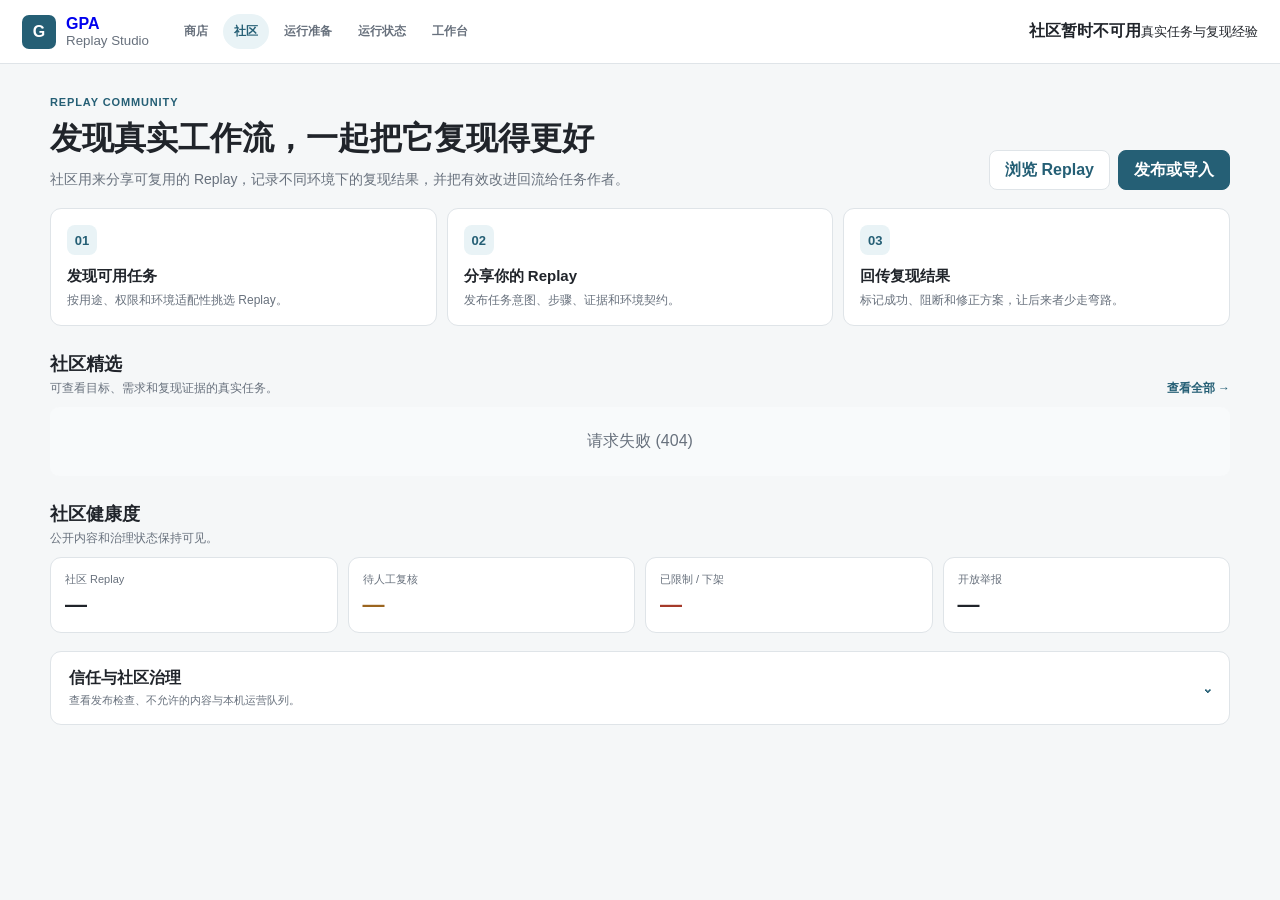
==== demo_web/community.html @ 88fb43b1 "Prepare GPA public technical preview" ====
<!doctype html>
<html lang="zh-CN">
<head>
  <meta charset="utf-8">
  <meta name="viewport" content="width=device-width,initial-scale=1">
  <title>GPA · Replay 社区</title>
  <link rel="stylesheet" href="/assets/product.css">
  <style>
    :root{--ink:#20242a;--muted:#68717d;--line:#dfe4e8;--paper:#fff;--bg:#f5f7f8;--teal:#255f75;--soft:#e9f3f6;--danger:#a53a2a;--warn:#9b651f;--success:#27745a}
    *{box-sizing:border-box}body{margin:0;background:var(--bg);color:var(--ink);font-family:-apple-system,BlinkMacSystemFont,"Segoe UI",sans-serif}button{font:inherit}
    header{height:64px;padding:0 22px;display:flex;align-items:center;justify-content:space-between;border-bottom:1px solid var(--line);background:var(--paper);position:sticky;top:0;z-index:10}.header-left,.brand,.product-nav{display:flex;align-items:center}.header-left{gap:24px}.brand{gap:10px;text-decoration:none}.mark{width:34px;height:34px;display:grid;place-items:center;border-radius:7px;background:var(--teal);color:#fff;font-weight:900}.brand strong{display:block}.brand small{display:block;color:var(--muted)}.product-nav{gap:4px}.product-nav a{padding:9px 11px;border-radius:999px;color:var(--muted);font-size:12px;font-weight:800;text-decoration:none}.product-nav a.active{color:var(--teal);background:var(--soft)}
    main{width:min(1180px,calc(100% - 32px));margin:0 auto;padding:28px 0 60px}.hero{display:grid;grid-template-columns:minmax(0,1fr) auto;gap:28px;align-items:end;margin-bottom:18px}.eyebrow{color:var(--teal);font-size:11px;font-weight:850;letter-spacing:.08em;text-transform:uppercase}.hero h1{margin:7px 0 7px;color:var(--ink)!important;font-size:32px}.hero p{margin:0;max-width:680px;color:var(--muted);font-size:14px;line-height:1.6}.hero-actions{display:flex;gap:8px}.primary,.secondary{min-height:40px;padding:0 15px;display:inline-flex;align-items:center;justify-content:center;border:1px solid var(--line);border-radius:8px;background:#fff;color:var(--teal);font-weight:800;text-decoration:none;cursor:pointer;white-space:nowrap}.primary{border-color:var(--teal);background:var(--teal);color:#fff}
    .purpose{display:grid;grid-template-columns:repeat(3,1fr);gap:10px;margin-bottom:18px}.purpose-card,.panel,.metric{border:1px solid var(--line);border-radius:11px;background:var(--paper)}.purpose-card{padding:16px}.purpose-card b{width:30px;height:30px;display:grid;place-items:center;border-radius:8px;background:var(--soft);color:var(--teal);font-size:13px}.purpose-card h2{margin:12px 0 5px;font-size:15px}.purpose-card p{margin:0;color:var(--muted);font-size:12px;line-height:1.5}.section-head{display:flex;align-items:end;justify-content:space-between;gap:16px;margin:26px 0 10px}.section-head h2{margin:0;font-size:18px}.section-head p{margin:4px 0 0;color:var(--muted);font-size:12px}.section-head a{color:var(--teal);font-size:12px;font-weight:800;text-decoration:none}
    .featured{display:grid;grid-template-columns:repeat(3,1fr);gap:10px}.replay-card{min-width:0;padding:15px;border:1px solid var(--line);border-radius:11px;background:var(--paper);text-decoration:none;color:inherit}.replay-card:hover{border-color:#aebfc5;box-shadow:0 7px 20px #314b5410}.replay-card small{color:var(--teal);font-weight:800}.replay-card h3{margin:7px 0 5px;font-size:14px;white-space:nowrap;overflow:hidden;text-overflow:ellipsis}.replay-card p{height:36px;margin:0;color:var(--muted);font-size:11px;line-height:1.55;overflow:hidden}.replay-meta{display:flex;gap:7px;flex-wrap:wrap;margin-top:11px}.replay-meta span{padding:4px 6px;border-radius:5px;background:#f4f6f7;color:var(--muted);font-size:10px}.empty{grid-column:1/-1;padding:24px;text-align:center;color:var(--muted);background:#f8fafb;border-radius:9px}
    .community-health{display:grid;grid-template-columns:repeat(4,1fr);gap:10px}.metric{padding:14px}.metric small{display:block;color:var(--muted);font-size:11px}.metric strong{display:block;margin-top:5px;font-size:22px}.metric.warn strong{color:var(--warn)}.metric.danger strong{color:var(--danger)}
    .trust{margin-top:18px;border:1px solid var(--line);border-radius:11px;background:var(--paper)}.trust>summary{list-style:none;display:flex;align-items:center;justify-content:space-between;gap:20px;padding:16px 18px;cursor:pointer}.trust>summary::-webkit-details-marker{display:none}.trust>summary h2{margin:0 0 4px;font-size:16px}.trust>summary p{margin:0;color:var(--muted);font-size:11px}.trust>summary::after{content:"\2304";color:var(--teal);font-weight:900}.trust[open]>summary::after{transform:rotate(180deg)}.trust-body{padding:0 18px 18px}.trust-grid{display:grid;grid-template-columns:1fr 1fr;gap:10px}.panel{padding:15px}.panel h3{margin:0 0 8px;font-size:13px}.flow{display:grid;grid-template-columns:repeat(4,1fr);gap:7px}.flow div{padding:10px;border-radius:8px;background:#f8fafb}.flow b{color:var(--teal);font-size:11px}.flow span{display:block;margin-top:4px;color:var(--muted);font-size:10px;line-height:1.45}.queue-head{display:flex;align-items:center;justify-content:space-between;gap:10px}.queue-head button,.queue button{min-height:30px;padding:0 9px;border:1px solid var(--line);border-radius:6px;background:#fff;color:var(--teal);cursor:pointer;font-size:11px;font-weight:750}.queue-list{display:grid;gap:7px;margin-top:9px}.queue-item{display:grid;grid-template-columns:minmax(0,1fr) auto;gap:10px;padding:10px;border:1px solid var(--line);border-radius:7px}.queue-item strong{font-size:11px}.queue-item p{margin:3px 0 0;color:var(--muted);font-size:10px}.queue-actions{display:flex;gap:5px;align-items:center}.queue-actions button[data-action="approve"]{color:var(--success)}.queue-actions button[data-action="remove"]{color:var(--danger)}
    @media(max-width:800px){header{height:auto;padding:14px;align-items:flex-start;flex-direction:column;gap:10px}.header-left{width:100%;align-items:flex-start;flex-direction:column;gap:10px}.product-nav{width:100%;overflow:auto}.hero{grid-template-columns:1fr}.purpose,.featured{grid-template-columns:1fr}.community-health{grid-template-columns:1fr 1fr}.trust-grid{grid-template-columns:1fr}.flow{grid-template-columns:1fr 1fr}}@media(max-width:520px){.hero-actions{width:100%;flex-direction:column}.community-health,.flow{grid-template-columns:1fr}.queue-item{grid-template-columns:1fr}.queue-actions{flex-wrap:wrap}}
  </style>
  <script src="/assets/product.js" defer></script>
</head>
<body>
  <header><div class="header-left"><a class="brand" href="/"><span class="mark">G</span><span><strong>GPA</strong><small>Replay Studio</small></span></a><nav class="product-nav" aria-label="产品导航"><a href="/store" data-icon="store">商店</a><a class="active" href="/community" data-icon="community" aria-current="page">社区</a><a href="/setup" data-icon="setup">运行准备</a><a href="/control" data-icon="control">运行状态</a><a href="/" data-icon="studio">工作台</a></nav></div><div class="topbar"><span class="workspace-status" data-state="ready" role="status" aria-live="polite"><span class="workspace-status-mark" aria-hidden="true"><i></i></span><span class="workspace-status-copy"><strong id="pageStatus">正在连接社区</strong><small>真实任务与复现经验</small></span></span></div></header>
  <main>
    <section class="hero"><div><span class="eyebrow">Replay community</span><h1>发现真实工作流，一起把它复现得更好</h1><p>社区用来分享可复用的 Replay，记录不同环境下的复现结果，并把有效改进回流给任务作者。</p></div><div class="hero-actions"><a class="secondary" href="/store?collection=community">浏览 Replay</a><a class="primary" href="/store?open=publish">发布或导入</a></div></section>
    <section class="purpose" aria-label="社区可以做什么"><article class="purpose-card"><b>01</b><h2>发现可用任务</h2><p>按用途、权限和环境适配性挑选 Replay。</p></article><article class="purpose-card"><b>02</b><h2>分享你的 Replay</h2><p>发布任务意图、步骤、证据和环境契约。</p></article><article class="purpose-card"><b>03</b><h2>回传复现结果</h2><p>标记成功、阻断和修正方案，让后来者少走弯路。</p></article></section>
    <div class="section-head"><div><h2>社区精选</h2><p>可查看目标、需求和复现证据的真实任务。</p></div><a href="/store?collection=community">查看全部 →</a></div>
    <section class="featured" id="featured"><div class="empty">正在加载社区 Replay…</div></section>
    <div class="section-head"><div><h2>社区健康度</h2><p>公开内容和治理状态保持可见。</p></div></div>
    <section class="community-health" aria-label="社区健康指标"><div class="metric"><small>社区 Replay</small><strong id="totalRecords">—</strong></div><div class="metric warn"><small>待人工复核</small><strong id="reviewRecords">—</strong></div><div class="metric danger"><small>已限制 / 下架</small><strong id="restrictedRecords">—</strong></div><div class="metric"><small>开放举报</small><strong id="openReports">—</strong></div></section>
    <details class="trust" id="trustPanel"><summary><div><h2>信任与社区治理</h2><p>查看发布检查、不允许的内容与本机运营队列。</p></div></summary><div class="trust-body"><div class="flow"><div><b>1 发布声明</b><span>确认版权、隐私和公开授权。</span></div><div><b>2 自动检查</b><span>验证包、证据、环境和意图。</span></div><div><b>3 社区反馈</b><span>复现结果、问题和举报统一留痕。</span></div><div><b>4 处置申诉</b><span>限制、下架、恢复都必须有理由。</span></div></div><div class="trust-grid" style="margin-top:10px"><section class="panel"><h3>社区边界</h3><p style="margin:0;color:var(--muted);font-size:11px;line-height:1.65">不允许恶意或未授权自动化、凭据与私人录屏、侵权或伪造来源、重复内容与操纵评价。</p></section><section class="panel"><div class="queue-head"><h3>本机运营队列</h3><button id="refreshQueue" type="button">刷新</button></div><div class="queue-list" id="queueList"><div class="empty">展开后加载。</div></div></section></div></div></details>
  </main>
  <script>
    const operatorToken=sessionStorage.getItem('gpa_community_operator_token')||'';
    const api=async(path,options={})=>{const response=await fetch(path,{headers:{'Content-Type':'application/json'},...options});const data=await response.json().catch(()=>({}));if(!response.ok)throw new Error(data.error||`请求失败 (${response.status})`);return data};
    const esc=value=>String(value??'').replace(/[&<>"']/g,c=>({'&':'&amp;','<':'&lt;','>':'&gt;','"':'&quot;',"'":'&#39;'}[c]));
    let overview=null,queueLoaded=false;
    function renderFeatured(records){const target=document.getElementById('featured');const visible=(records||[]).filter(item=>!['restricted','removed'].includes(item.moderation?.status||item.status)).slice(0,3);const statusLabels={succeeded:'已复现',passed:'已验证',blocked:'受阻',failed:'未通过',unknown:'待验证'};target.innerHTML=visible.length?visible.map(item=>{const title=item.workflow_title||item.title||item.workflow?.title||item.workflow?.name||item.workflow_id||'未命名 Replay';const description=item.task_description||item.description||item.workflow?.description||'可查看复现契约和环境证据。';const steps=item.step_count??item.workflow?.steps?.length??'—';const rawStatus=item.reproduction?.status||item.compatibility?.status||'unknown';const status=statusLabels[String(rawStatus).toLowerCase()]||rawStatus;return `<a class="replay-card" href="/store?record_id=${encodeURIComponent(item.record_id)}"><small>${esc(item.author||item.publisher||'社区贡献者')}</small><h3>${esc(title)}</h3><p>${esc(description)}</p><div class="replay-meta"><span>${esc(steps)} 步</span><span>${esc(status)}</span><span>有证据</span></div></a>`}).join(''):'<div class="empty">还没有可展示的社区 Replay。</div>'}
    async function load(){document.getElementById('pageStatus').textContent='正在同步';const [transparency,records]=await Promise.all([api('/api/community/transparency'),api('/api/community/records')]);overview=transparency.overview;const status=overview.records.by_status||{};document.getElementById('totalRecords').textContent=overview.records.total||0;document.getElementById('reviewRecords').textContent=status.under_review||0;document.getElementById('restrictedRecords').textContent=(status.restricted||0)+(status.removed||0);document.getElementById('openReports').textContent=overview.reports.open||0;renderFeatured(records.records);document.getElementById('pageStatus').textContent=`${overview.records.total||0} 个 Replay 可发现`}
    async function loadQueue(){try{const operator=await api('/api/community/moderation/overview',{headers:{'Content-Type':'application/json',...(operatorToken?{'X-GPA-Operator-Token':operatorToken}:{})}});overview=operator.overview;renderQueue()}catch(_){document.getElementById('queueList').innerHTML='<div class="empty">运营明细需要本机访问或运营令牌。</div>'}queueLoaded=true}
    function renderQueue(){const reports=(overview?.reports?.recent||[]).filter(item=>item.status==='open');const appeals=(overview?.appeals?.recent||[]).filter(item=>item.status==='open');const items=[...reports.map(item=>({...item,kind:'举报',summary:item.category})),...appeals.map(item=>({...item,kind:'申诉',summary:item.explanation}))];const target=document.getElementById('queueList');target.innerHTML=items.length?items.map(item=>`<article class="queue-item"><div><strong>${esc(item.kind)} · ${esc(item.record_id)}</strong><p>${esc(item.summary||'未填写补充说明')}</p></div><div class="queue-actions"><button data-record="${esc(item.record_id)}" data-action="approve">批准</button><button data-record="${esc(item.record_id)}" data-action="restrict">限制</button><button data-record="${esc(item.record_id)}" data-action="remove">下架</button></div></article>`).join(''):'<div class="empty">当前没有开放举报或申诉。</div>';target.querySelectorAll('button[data-action]').forEach(button=>button.addEventListener('click',()=>moderate(button)))}
    async function moderate(button){const reason=prompt('请输入处置理由（至少 8 个字符）：');if(!reason)return;button.disabled=true;try{await api(`/api/community/records/${encodeURIComponent(button.dataset.record)}/moderate`,{method:'POST',headers:{'Content-Type':'application/json',...(operatorToken?{'X-GPA-Operator-Token':operatorToken}:{})},body:JSON.stringify({action:button.dataset.action,reason})});await loadQueue()}catch(error){alert(error.message);button.disabled=false}}
    document.getElementById('trustPanel').addEventListener('toggle',event=>{if(event.target.open&&!queueLoaded)loadQueue()});document.getElementById('refreshQueue').addEventListener('click',loadQueue);load().catch(error=>{document.getElementById('pageStatus').textContent='社区暂时不可用';document.getElementById('featured').innerHTML=`<div class="empty">${esc(error.message)}</div>`});
  </script>
</body>
</html>
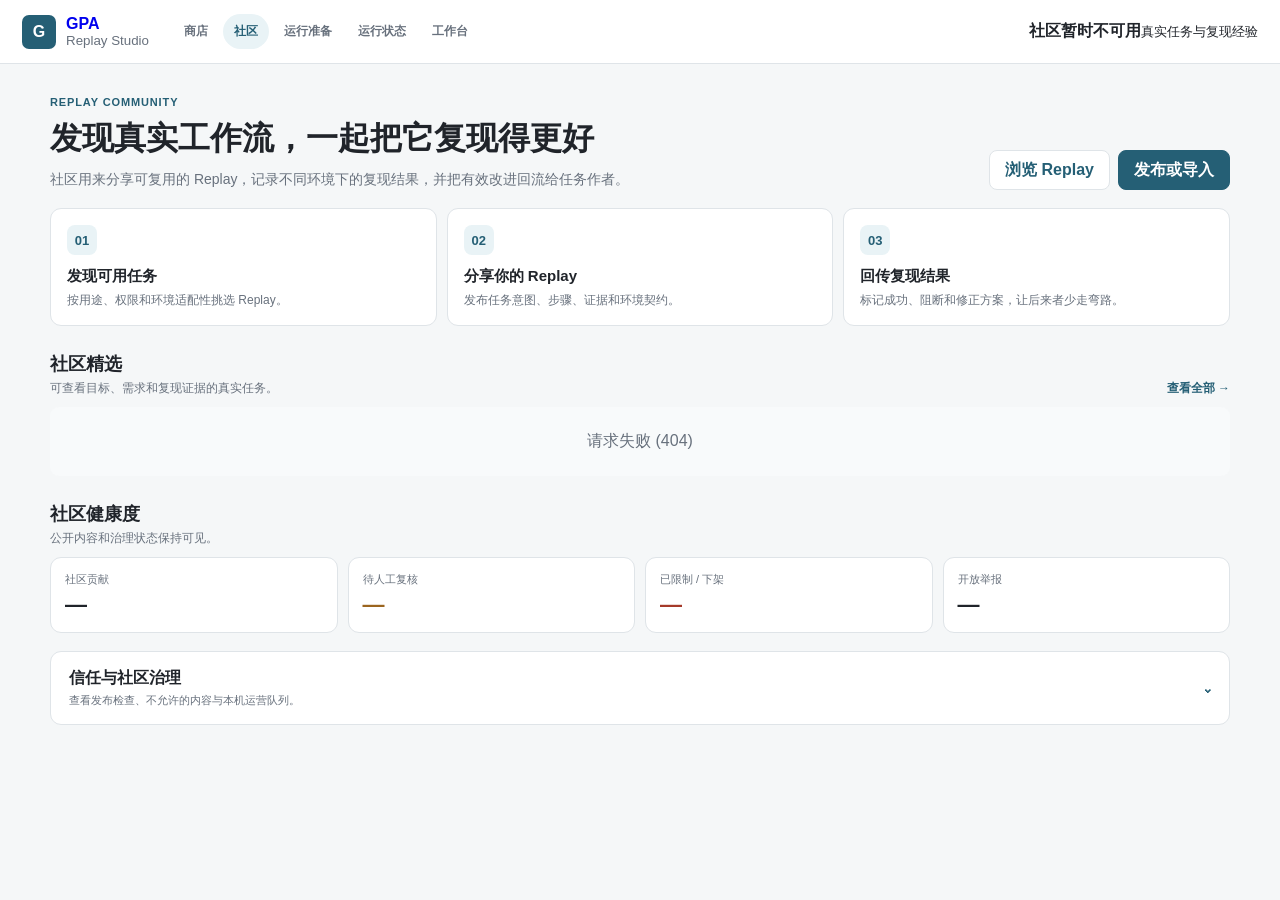
==== commit f7844072: "Improve replay recovery and product consistency" ====
--- a/demo_web/community.html
+++ b/demo_web/community.html
@@ -26,7 +26,7 @@
     <div class="section-head"><div><h2>社区精选</h2><p>可查看目标、需求和复现证据的真实任务。</p></div><a href="/store?collection=community">查看全部 →</a></div>
     <section class="featured" id="featured"><div class="empty">正在加载社区 Replay…</div></section>
     <div class="section-head"><div><h2>社区健康度</h2><p>公开内容和治理状态保持可见。</p></div></div>
-    <section class="community-health" aria-label="社区健康指标"><div class="metric"><small>社区 Replay</small><strong id="totalRecords">—</strong></div><div class="metric warn"><small>待人工复核</small><strong id="reviewRecords">—</strong></div><div class="metric danger"><small>已限制 / 下架</small><strong id="restrictedRecords">—</strong></div><div class="metric"><small>开放举报</small><strong id="openReports">—</strong></div></section>
+    <section class="community-health" aria-label="社区健康指标"><div class="metric"><small>社区贡献</small><strong id="totalRecords">—</strong></div><div class="metric warn"><small>待人工复核</small><strong id="reviewRecords">—</strong></div><div class="metric danger"><small>已限制 / 下架</small><strong id="restrictedRecords">—</strong></div><div class="metric"><small>开放举报</small><strong id="openReports">—</strong></div></section>
     <details class="trust" id="trustPanel"><summary><div><h2>信任与社区治理</h2><p>查看发布检查、不允许的内容与本机运营队列。</p></div></summary><div class="trust-body"><div class="flow"><div><b>1 发布声明</b><span>确认版权、隐私和公开授权。</span></div><div><b>2 自动检查</b><span>验证包、证据、环境和意图。</span></div><div><b>3 社区反馈</b><span>复现结果、问题和举报统一留痕。</span></div><div><b>4 处置申诉</b><span>限制、下架、恢复都必须有理由。</span></div></div><div class="trust-grid" style="margin-top:10px"><section class="panel"><h3>社区边界</h3><p style="margin:0;color:var(--muted);font-size:11px;line-height:1.65">不允许恶意或未授权自动化、凭据与私人录屏、侵权或伪造来源、重复内容与操纵评价。</p></section><section class="panel"><div class="queue-head"><h3>本机运营队列</h3><button id="refreshQueue" type="button">刷新</button></div><div class="queue-list" id="queueList"><div class="empty">展开后加载。</div></div></section></div></div></details>
   </main>
   <script>
@@ -34,8 +34,8 @@
     const api=async(path,options={})=>{const response=await fetch(path,{headers:{'Content-Type':'application/json'},...options});const data=await response.json().catch(()=>({}));if(!response.ok)throw new Error(data.error||`请求失败 (${response.status})`);return data};
     const esc=value=>String(value??'').replace(/[&<>"']/g,c=>({'&':'&amp;','<':'&lt;','>':'&gt;','"':'&quot;',"'":'&#39;'}[c]));
     let overview=null,queueLoaded=false;
-    function renderFeatured(records){const target=document.getElementById('featured');const visible=(records||[]).filter(item=>!['restricted','removed'].includes(item.moderation?.status||item.status)).slice(0,3);const statusLabels={succeeded:'已复现',passed:'已验证',blocked:'受阻',failed:'未通过',unknown:'待验证'};target.innerHTML=visible.length?visible.map(item=>{const title=item.workflow_title||item.title||item.workflow?.title||item.workflow?.name||item.workflow_id||'未命名 Replay';const description=item.task_description||item.description||item.workflow?.description||'可查看复现契约和环境证据。';const steps=item.step_count??item.workflow?.steps?.length??'—';const rawStatus=item.reproduction?.status||item.compatibility?.status||'unknown';const status=statusLabels[String(rawStatus).toLowerCase()]||rawStatus;return `<a class="replay-card" href="/store?record_id=${encodeURIComponent(item.record_id)}"><small>${esc(item.author||item.publisher||'社区贡献者')}</small><h3>${esc(title)}</h3><p>${esc(description)}</p><div class="replay-meta"><span>${esc(steps)} 步</span><span>${esc(status)}</span><span>有证据</span></div></a>`}).join(''):'<div class="empty">还没有可展示的社区 Replay。</div>'}
-    async function load(){document.getElementById('pageStatus').textContent='正在同步';const [transparency,records]=await Promise.all([api('/api/community/transparency'),api('/api/community/records')]);overview=transparency.overview;const status=overview.records.by_status||{};document.getElementById('totalRecords').textContent=overview.records.total||0;document.getElementById('reviewRecords').textContent=status.under_review||0;document.getElementById('restrictedRecords').textContent=(status.restricted||0)+(status.removed||0);document.getElementById('openReports').textContent=overview.reports.open||0;renderFeatured(records.records);document.getElementById('pageStatus').textContent=`${overview.records.total||0} 个 Replay 可发现`}
+    function renderFeatured(records){const target=document.getElementById('featured');const systemPublishers=new Set(['GPA Examples','GPA Engineering','AssistantBench · GPA reproduction']);const visible=(records||[]).filter(item=>!systemPublishers.has(item.author)&&!['restricted','removed'].includes(item.moderation?.status||item.status)).slice(0,3);const statusLabels={succeeded:'已复现',passed:'已验证',blocked:'受阻',failed:'未通过',unknown:'待验证'};target.innerHTML=visible.length?visible.map(item=>{const title=item.workflow_title||item.title||item.workflow?.title||item.workflow?.name||item.workflow_id||'未命名 Replay';const description=item.task_description||item.description||item.workflow?.description||'可查看复现契约和环境证据。';const steps=item.step_count??item.workflow?.steps?.length??'—';const rawStatus=item.reproduction?.status||item.compatibility?.status||'unknown';const status=statusLabels[String(rawStatus).toLowerCase()]||rawStatus;return `<a class="replay-card" href="/store?record_id=${encodeURIComponent(item.record_id)}"><small>${esc(item.author||item.publisher||'社区贡献者')}</small><h3>${esc(title)}</h3><p>${esc(description)}</p><div class="replay-meta"><span>${esc(steps)} 步</span><span>${esc(status)}</span><span>有证据</span></div></a>`}).join(''):'<div class="empty">还没有公开的社区贡献。你可以从 Store 发布第一条 Replay。</div>'}
+    async function load(){document.getElementById('pageStatus').textContent='正在同步';const [transparency,records]=await Promise.all([api('/api/community/transparency'),api('/api/community/records')]);overview=transparency.overview;const status=overview.records.by_status||{},contributions=Number(overview.records.community_contributions??0);document.getElementById('totalRecords').textContent=contributions;document.getElementById('reviewRecords').textContent=status.under_review||0;document.getElementById('restrictedRecords').textContent=(status.restricted||0)+(status.removed||0);document.getElementById('openReports').textContent=overview.reports.open||0;renderFeatured(records.records);document.getElementById('pageStatus').textContent=contributions?`${contributions} 条社区贡献`:'等待首条社区贡献'}
     async function loadQueue(){try{const operator=await api('/api/community/moderation/overview',{headers:{'Content-Type':'application/json',...(operatorToken?{'X-GPA-Operator-Token':operatorToken}:{})}});overview=operator.overview;renderQueue()}catch(_){document.getElementById('queueList').innerHTML='<div class="empty">运营明细需要本机访问或运营令牌。</div>'}queueLoaded=true}
     function renderQueue(){const reports=(overview?.reports?.recent||[]).filter(item=>item.status==='open');const appeals=(overview?.appeals?.recent||[]).filter(item=>item.status==='open');const items=[...reports.map(item=>({...item,kind:'举报',summary:item.category})),...appeals.map(item=>({...item,kind:'申诉',summary:item.explanation}))];const target=document.getElementById('queueList');target.innerHTML=items.length?items.map(item=>`<article class="queue-item"><div><strong>${esc(item.kind)} · ${esc(item.record_id)}</strong><p>${esc(item.summary||'未填写补充说明')}</p></div><div class="queue-actions"><button data-record="${esc(item.record_id)}" data-action="approve">批准</button><button data-record="${esc(item.record_id)}" data-action="restrict">限制</button><button data-record="${esc(item.record_id)}" data-action="remove">下架</button></div></article>`).join(''):'<div class="empty">当前没有开放举报或申诉。</div>';target.querySelectorAll('button[data-action]').forEach(button=>button.addEventListener('click',()=>moderate(button)))}
     async function moderate(button){const reason=prompt('请输入处置理由（至少 8 个字符）：');if(!reason)return;button.disabled=true;try{await api(`/api/community/records/${encodeURIComponent(button.dataset.record)}/moderate`,{method:'POST',headers:{'Content-Type':'application/json',...(operatorToken?{'X-GPA-Operator-Token':operatorToken}:{})},body:JSON.stringify({action:button.dataset.action,reason})});await loadQueue()}catch(error){alert(error.message);button.disabled=false}}
